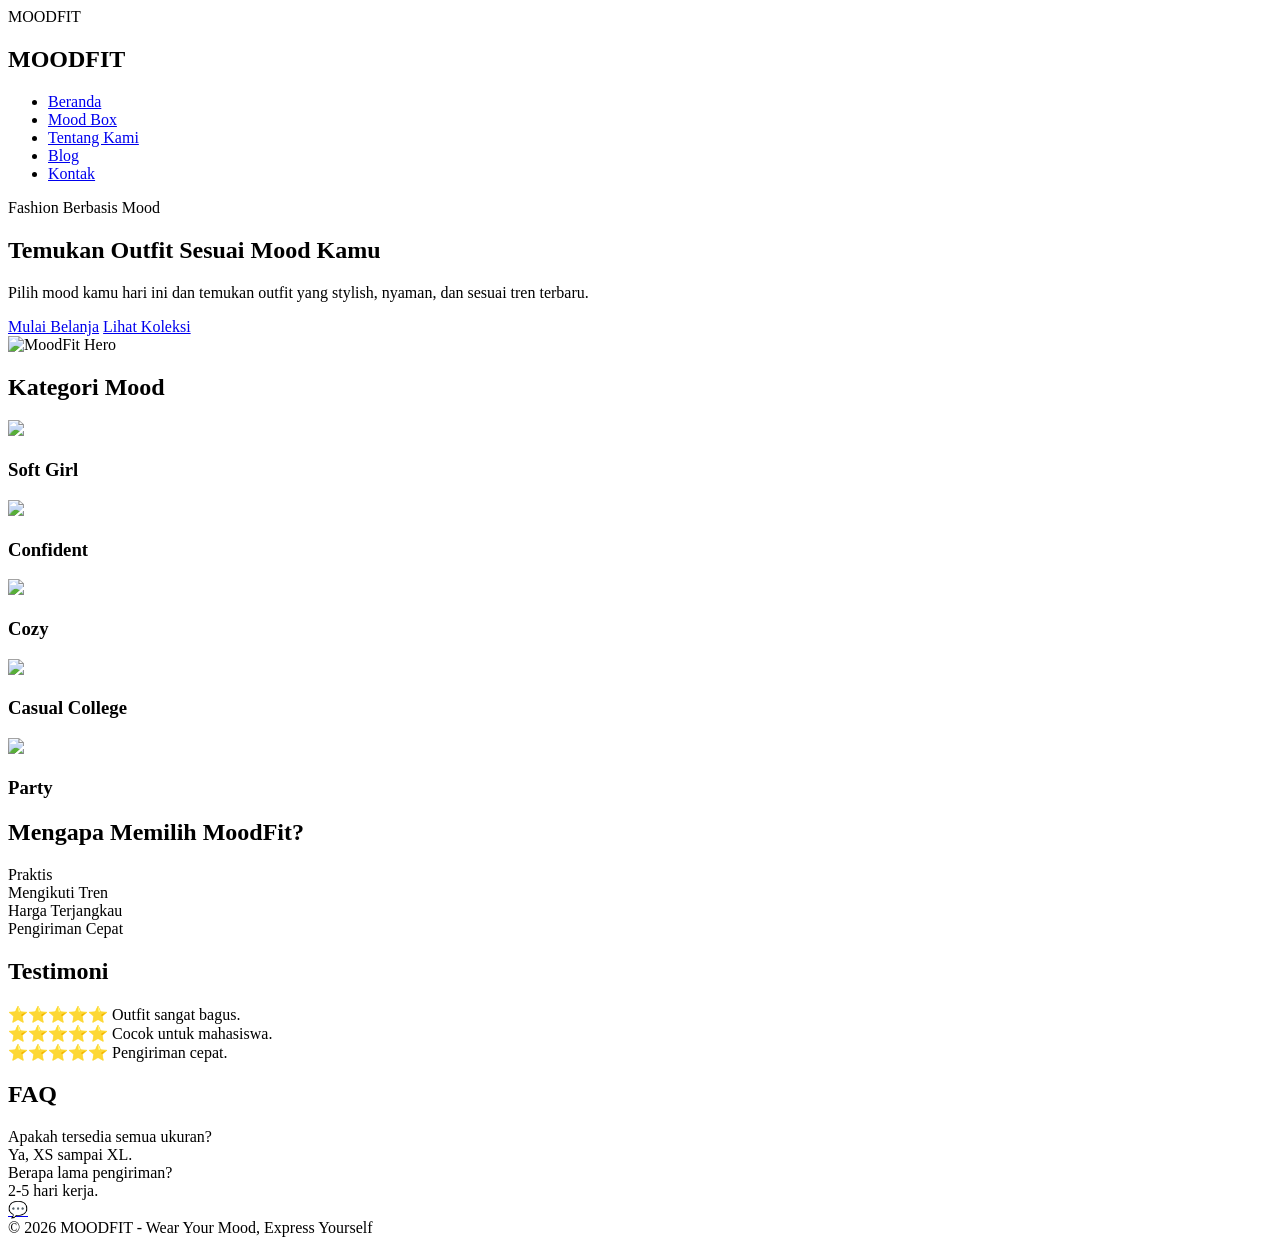
==== index.html @ b8ed9cdf "Add files via upload" ====
<!DOCTYPE html><html lang='id'><head><meta charset='UTF-8'><meta name='viewport' content='width=device-width,initial-scale=1'><title>Beranda</title><link rel='stylesheet' href='css/style.css'></head><body>
<div class='loader'>MOODFIT</div>
<header><nav><h2>MOODFIT</h2><ul>
<li><a href='index.html' class="active">Beranda</a></li>
<li><a href='mood-box.html'>Mood Box</a></li>
<li><a href='tentang-kami.html'>Tentang Kami</a></li>
<li><a href='blog.html'>Blog</a></li>
<li><a href='kontak.html'>Kontak</a></li>
</ul></nav></header>

<section class="hero">

    <div class="hero-text">
        <span class="badge"> Fashion Berbasis Mood</span>

        <h1>Temukan Outfit Sesuai Mood Kamu</h1>

        <p>
            Pilih mood kamu hari ini dan temukan outfit yang stylish,
            nyaman, dan sesuai tren terbaru.
        </p>

        <div class="hero-buttons">
            <a href="mood-box.html" class="btn">Mulai Belanja</a>
            <a href="mood-box.html" class="btn secondary-btn">Lihat Koleksi</a>
        </div>
    </div>

    <div class="hero-image">
        <img src="images/blue-girl.png" alt="MoodFit Hero">
    </div>

</section>
<section class='section reveal'><h2>Kategori Mood</h2><div class='grid'>
<div class="card">
    <img src="images/soft-girl.png">
    <h3>Soft Girl</h3>
</div>

<div class="card">
    <img src="images/confident.png">
    <h3>Confident</h3>
</div>

<div class="card">
    <img src="images/cozy.png">
    <h3>Cozy</h3>
</div>

<div class="card">
    <img src="images/casual-college.png">
    <h3>Casual College</h3>
</div>

<div class="card">
    <img src="images/party.png">
    <h3>Party</h3>
</div></section>
<section class='section reveal'><h2>Mengapa Memilih MoodFit?</h2><div class='grid'>
<div class='card'>Praktis</div><div class='card'>Mengikuti Tren</div><div class='card'>Harga Terjangkau</div><div class='card'>Pengiriman Cepat</div></div></section>
<section class='section reveal'><h2>Testimoni</h2><div class='grid'>
<div class='card'>⭐⭐⭐⭐⭐ Outfit sangat bagus.</div>
<div class='card'>⭐⭐⭐⭐⭐ Cocok untuk mahasiswa.</div>
<div class='card'>⭐⭐⭐⭐⭐ Pengiriman cepat.</div></div></section>
<section class='section reveal'><h2>FAQ</h2>
<div class='faq-item'>Apakah tersedia semua ukuran?<div class='answer'>Ya, XS sampai XL.</div></div>
<div class='faq-item'>Berapa lama pengiriman?<div class='answer'>2-5 hari kerja.</div></div>
</section>

<a class='whatsapp' href='#'>💬</a>
<footer>© 2026 MOODFIT - Wear Your Mood, Express Yourself</footer>
<script src='js/main.js'></script></body></html>
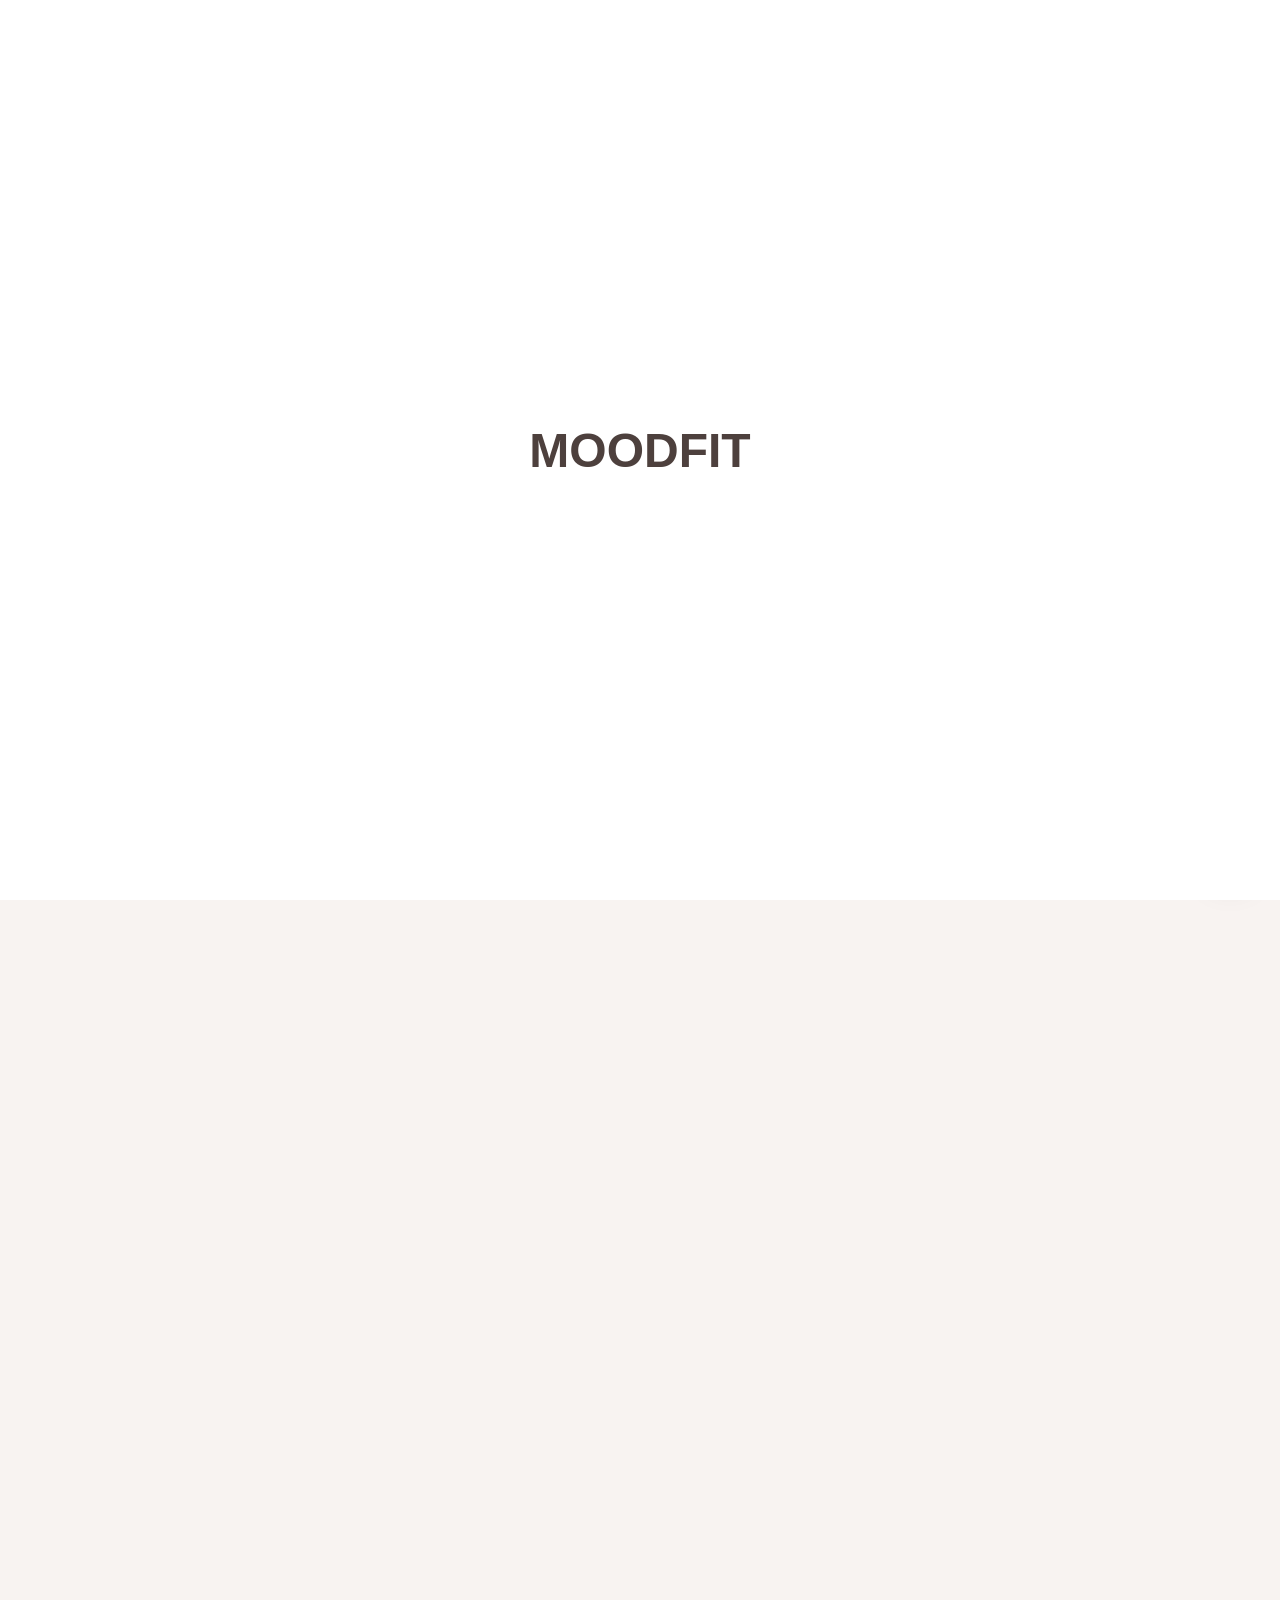
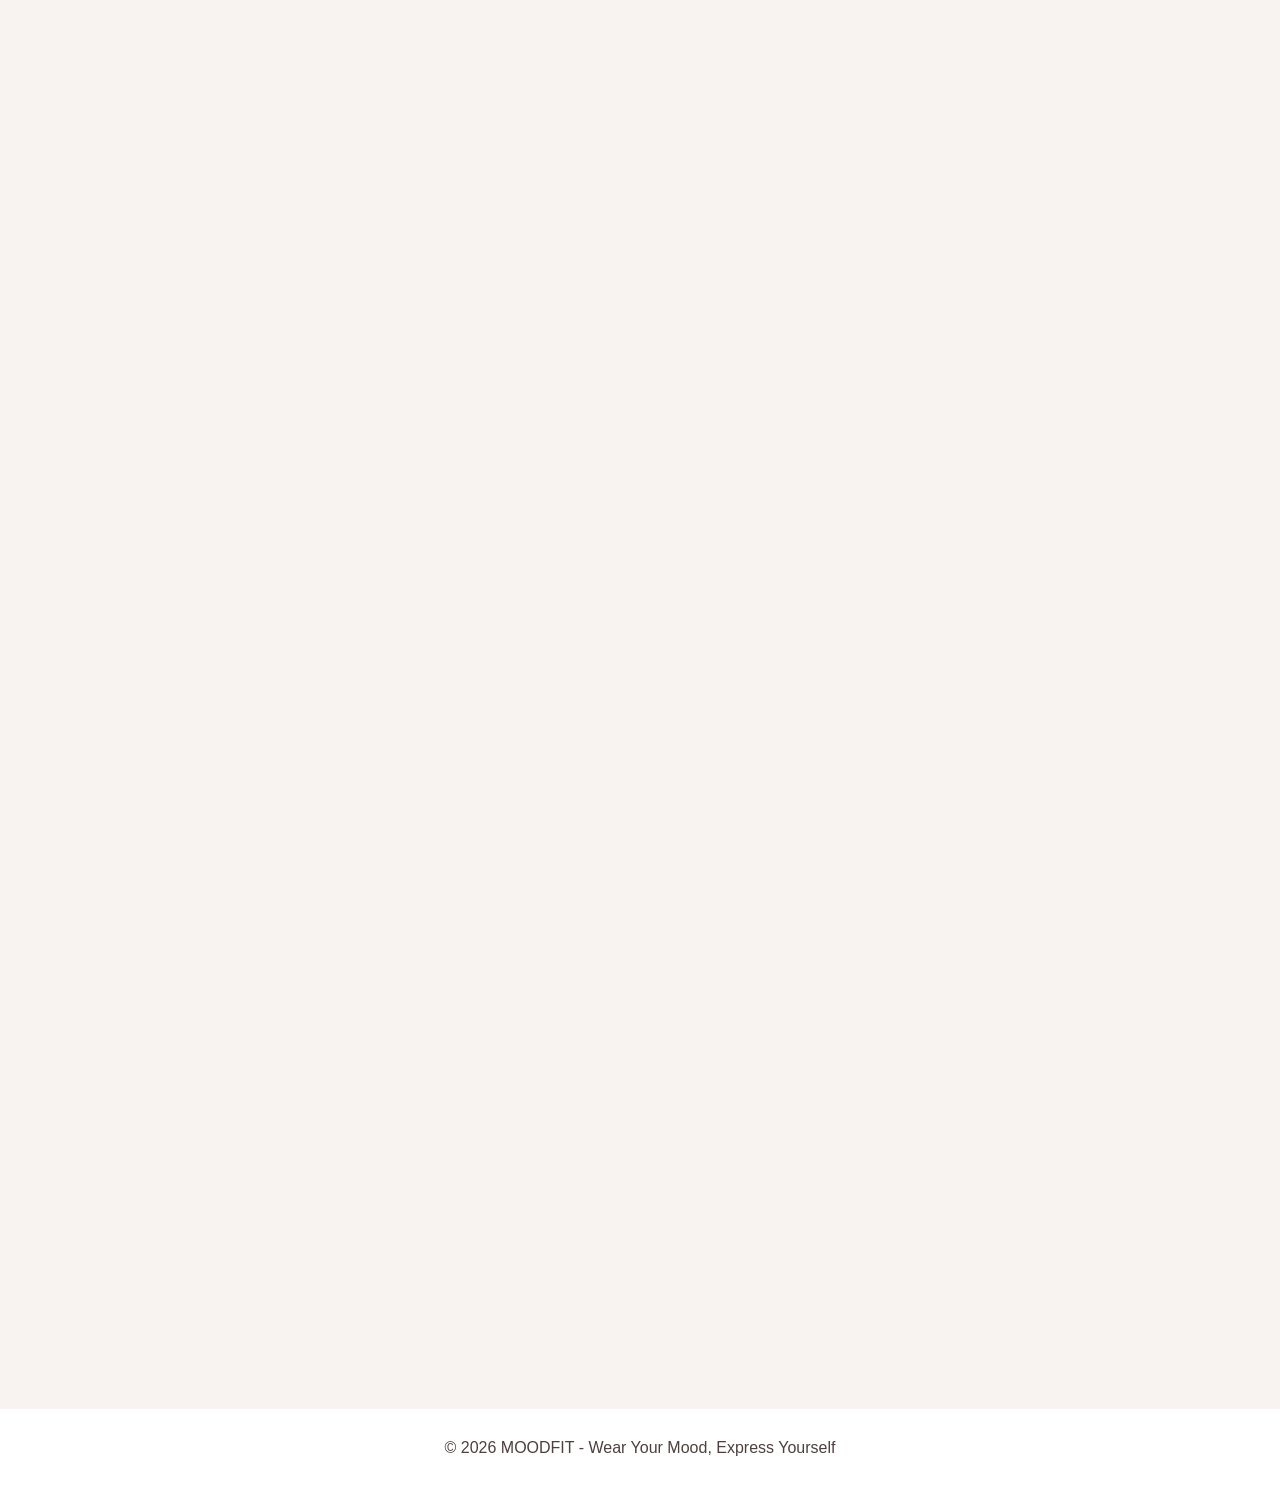
==== commit 15333ce5: "Update index.html" ====
--- a/index.html
+++ b/index.html
@@ -1,4 +1,4 @@
-<!DOCTYPE html><html lang='id'><head><meta charset='UTF-8'><meta name='viewport' content='width=device-width,initial-scale=1'><title>Beranda</title><link rel='stylesheet' href='css/style.css'></head><body>
+<!DOCTYPE html><html lang='id'><head><meta charset='UTF-8'><meta name='viewport' content='width=device-width,initial-scale=1'><title>Beranda</title><link rel='stylesheet' href='style.css'></head><body>
 <div class='loader'>MOODFIT</div>
 <header><nav><h2>MOODFIT</h2><ul>
 <li><a href='index.html' class="active">Beranda</a></li>
@@ -69,4 +69,4 @@
 
 <a class='whatsapp' href='#'>💬</a>
 <footer>© 2026 MOODFIT - Wear Your Mood, Express Yourself</footer>
-<script src='js/main.js'></script></body></html>+<script src='js/main.js'></script></body></html>
--- a/style.css
+++ b/style.css
@@ -0,0 +1,707 @@
+@import url('https://fonts.googleapis.com/css2?family=Poppins:wght@300;400;500;600;700&display=swap');
+
+:root{
+    --primary:#e8d6d1;
+    --secondary:#f8f3f1;
+    --accent:#d9a8a1;
+    --dark:#4d403d;
+    --white:#ffffff;
+    --shadow:0 10px 30px rgba(0,0,0,.08);
+}
+
+*{
+    margin:0;
+    padding:0;
+    box-sizing:border-box;
+    font-family:'Poppins',sans-serif;
+}
+
+html{
+    scroll-behavior:smooth;
+}
+
+body{
+    background:var(--secondary);
+    color:var(--dark);
+    overflow-x:hidden;
+}
+
+.loader{
+    position:fixed;
+    inset:0;
+    background:white;
+    display:flex;
+    justify-content:center;
+    align-items:center;
+    font-size:3rem;
+    font-weight:700;
+    z-index:9999;
+}
+
+header{
+    position:sticky;
+    top:0;
+    z-index:1000;
+    background:rgba(255,255,255,.9);
+    backdrop-filter:blur(10px);
+    box-shadow:var(--shadow);
+}
+
+nav{
+    max-width:1300px;
+    margin:auto;
+    display:flex;
+    justify-content:space-between;
+    align-items:center;
+    padding:20px;
+}
+
+nav h2{
+    font-size:2rem;
+}
+
+nav ul{
+    list-style:none;
+    display:flex;
+    gap:30px;
+}
+
+nav a{
+    text-decoration:none;
+    color:var(--dark);
+    font-weight:500;
+    transition:.3s;
+}
+
+nav a:hover{
+    color:var(--accent);
+}
+
+.hero{
+    min-height:90vh;
+    max-width:1300px;
+    margin:auto;
+    display:flex;
+    align-items:center;
+    justify-content:space-between;
+    padding:60px 20px;
+}
+
+.hero-text{
+    flex:1;
+}
+
+.hero-image{
+    flex:1;
+    text-align:center;
+}
+
+.hero-image img{
+    width:100%;
+    max-width:550px;
+    animation:float 5s ease-in-out infinite;
+}
+
+.badge{
+    background:#f2d9d3;
+    padding:10px 20px;
+    border-radius:30px;
+    display:inline-block;
+    margin-bottom:20px;
+}
+
+.hero h1{
+    font-size:4rem;
+    line-height:1.1;
+    margin-bottom:20px;
+}
+
+.hero p{
+    font-size:1.2rem;
+    margin-bottom:30px;
+    max-width:550px;
+}
+
+.hero-buttons{
+    display:flex;
+    gap:15px;
+}
+
+.btn{
+    padding:14px 30px;
+    border-radius:50px;
+    background:var(--accent);
+    color:white;
+    text-decoration:none;
+    transition:.3s;
+}
+
+.btn:hover{
+    transform:translateY(-5px);
+    box-shadow:var(--shadow);
+}
+
+.secondary-btn{
+    background:white;
+    color:var(--dark);
+    border:2px solid var(--accent);
+}
+
+.stats{
+    max-width:1200px;
+    margin:auto;
+    display:grid;
+    grid-template-columns:repeat(auto-fit,minmax(220px,1fr));
+    gap:20px;
+    padding:50px 20px;
+}
+
+.stat-card{
+    background:white;
+    padding:30px;
+    border-radius:20px;
+    text-align:center;
+    box-shadow:var(--shadow);
+}
+
+.stat-card h3{
+    font-size:2rem;
+    color:var(--accent);
+}
+
+.section{
+    max-width:1300px;
+    margin:auto;
+    padding:90px 20px;
+}
+
+.section h2{
+    text-align:center;
+    margin-bottom:50px;
+    font-size:2.5rem;
+}
+
+.grid{
+    display:grid;
+    grid-template-columns:repeat(auto-fit,minmax(250px,1fr));
+    gap:25px;
+}
+
+.card{
+    background:white;
+    padding:25px;
+    border-radius:25px;
+    text-align:center;
+    box-shadow:var(--shadow);
+    transition:.4s;
+}
+
+.card:hover{
+    transform:translateY(-10px);
+}
+
+.card img{
+    width:100%;
+    height:260px;
+    object-fit:cover;
+    border-radius:20px;
+    margin-bottom:15px;
+}
+
+.card h3{
+    margin-bottom:10px;
+}
+
+.faq-item{
+    background:white;
+    padding:20px;
+    border-radius:15px;
+    margin-bottom:15px;
+    box-shadow:var(--shadow);
+    cursor:pointer;
+}
+
+.answer{
+    display:none;
+    margin-top:15px;
+}
+
+.newsletter{
+    background:white;
+    padding:80px 20px;
+    text-align:center;
+}
+
+.newsletter h2{
+    margin-bottom:20px;
+}
+
+.newsletter p{
+    margin-bottom:25px;
+}
+
+.newsletter form{
+    display:flex;
+    justify-content:center;
+    gap:10px;
+    flex-wrap:wrap;
+}
+
+.newsletter input{
+    width:350px;
+    max-width:100%;
+    padding:15px;
+    border:none;
+    border-radius:50px;
+    background:#f5f5f5;
+}
+
+.newsletter button{
+    border:none;
+    background:var(--accent);
+    color:white;
+    padding:15px 25px;
+    border-radius:50px;
+    cursor:pointer;
+}
+
+.whatsapp{
+    position:fixed;
+    right:20px;
+    bottom:20px;
+    width:60px;
+    height:60px;
+    background:#25d366;
+    color:white;
+    border-radius:50%;
+    display:flex;
+    justify-content:center;
+    align-items:center;
+    text-decoration:none;
+    font-size:1.7rem;
+    box-shadow:var(--shadow);
+}
+
+footer{
+    background:white;
+    text-align:center;
+    padding:30px;
+}
+
+.reveal{
+    opacity:0;
+    transform:translateY(50px);
+    transition:1s;
+}
+
+.reveal.active{
+    opacity:1;
+    transform:translateY(0);
+}
+
+@keyframes float{
+    0%{transform:translateY(0);}
+    50%{transform:translateY(-15px);}
+    100%{transform:translateY(0);}
+}
+
+@media(max-width:900px){
+
+    .hero{
+        flex-direction:column;
+        text-align:center;
+    }
+
+    .hero h1{
+        font-size:2.8rem;
+    }
+
+    .hero p{
+        margin:auto;
+        margin-bottom:30px;
+    }
+
+    .hero-buttons{
+        justify-content:center;
+    }
+
+    nav{
+        flex-direction:column;
+        gap:15px;
+    }
+
+    nav ul{
+        flex-wrap:wrap;
+        justify-content:center;
+    }
+}
+
+.mood-header{
+    text-align:center;
+    padding:120px 20px 70px;
+}
+
+.mood-header h1{
+    font-size:4rem;
+    margin:20px 0;
+}
+
+.mood-header p{
+    max-width:700px;
+    margin:auto;
+    font-size:1.1rem;
+}
+
+.mood-container{
+    max-width:1300px;
+    margin:auto;
+    padding:20px;
+}
+
+.mood-card{
+    display:flex;
+    align-items:center;
+    gap:40px;
+    background:white;
+    padding:35px;
+    border-radius:30px;
+    margin-bottom:40px;
+    box-shadow:0 15px 35px rgba(0,0,0,.08);
+    transition:.4s;
+}
+
+.mood-card:hover{
+    transform:translateY(-10px);
+}
+
+.reverse{
+    flex-direction:row-reverse;
+}
+
+.mood-image{
+    flex:1;
+}
+
+.mood-image img{
+    width:100%;
+    max-width:420px;
+    display:block;
+    margin:auto;
+    transition:.4s;
+}
+
+.mood-card:hover .mood-image img{
+    transform:scale(1.05);
+}
+
+.mood-info{
+    flex:1;
+}
+
+.mood-tag{
+    display:inline-block;
+    background:#f2d9d3;
+    padding:8px 15px;
+    border-radius:30px;
+    margin-bottom:15px;
+}
+
+.mood-info h2{
+    font-size:2.5rem;
+    margin-bottom:15px;
+}
+
+.mood-info p{
+    line-height:1.8;
+    margin-bottom:20px;
+}
+
+.mood-info ul{
+    padding-left:20px;
+    margin-bottom:20px;
+}
+
+.mood-info li{
+    margin-bottom:10px;
+}
+
+.price-row{
+    display:flex;
+    justify-content:space-between;
+    align-items:center;
+    margin-top:25px;
+}
+
+.price-row h3{
+    font-size:2rem;
+    color:#d09a92;
+}
+
+.buy-btn{
+    padding:12px 25px;
+    background:#d9a8a1;
+    color:white;
+    text-decoration:none;
+    border-radius:50px;
+    transition:.3s;
+}
+
+.buy-btn:hover{
+    transform:translateY(-5px);
+}
+
+@media(max-width:900px){
+
+    .mood-card,
+    .reverse{
+        flex-direction:column;
+        text-align:center;
+    }
+
+    .price-row{
+        flex-direction:column;
+        gap:15px;
+    }
+
+    .mood-info ul{
+        list-style:none;
+        padding:0;
+    }
+
+    .mood-header h1{
+        font-size:2.8rem;
+    }
+}
+
+.about-hero{
+    max-width:1300px;
+    margin:auto;
+    padding:100px 20px;
+    display:flex;
+    align-items:center;
+    justify-content:space-between;
+    gap:50px;
+}
+
+.about-content{
+    flex:1;
+}
+
+.about-content h1{
+    font-size:4rem;
+    margin:20px 0;
+}
+
+.about-content p{
+    line-height:1.8;
+    font-size:1.1rem;
+}
+
+.about-image{
+    flex:1;
+    text-align:center;
+}
+
+.about-image img{
+    max-width:450px;
+    width:100%;
+    animation:float 5s ease-in-out infinite;
+}
+
+.story-card{
+    background:white;
+    padding:40px;
+    border-radius:25px;
+    box-shadow:0 10px 30px rgba(0,0,0,.08);
+    line-height:1.9;
+}
+
+.vision-grid{
+    display:grid;
+    grid-template-columns:repeat(auto-fit,minmax(350px,1fr));
+    gap:25px;
+}
+
+.vision-card{
+    background:white;
+    padding:35px;
+    border-radius:25px;
+    box-shadow:0 10px 30px rgba(0,0,0,.08);
+}
+
+.vision-card h3{
+    margin-bottom:20px;
+}
+
+.vision-card ul{
+    padding-left:20px;
+}
+
+.vision-card li{
+    margin-bottom:10px;
+}
+
+@media(max-width:900px){
+
+    .about-hero{
+        flex-direction:column;
+        text-align:center;
+    }
+
+    .about-content h1{
+        font-size:2.8rem;
+    }
+}
+
+nav ul li a.active{
+    background:#f2d9d3;
+    color:#6e5550;
+    padding:10px 18px;
+    border-radius:30px;
+}
+
+.blog-hero{
+    text-align:center;
+    padding:120px 20px 80px;
+}
+
+.blog-hero h1{
+    font-size:4rem;
+    margin:20px 0;
+}
+
+.blog-hero p{
+    max-width:700px;
+    margin:auto;
+    line-height:1.8;
+}
+
+.blog-search{
+    max-width:700px;
+    margin:0 auto 60px;
+    padding:0 20px;
+}
+
+.blog-search input{
+    width:100%;
+    padding:18px;
+    border:none;
+    border-radius:50px;
+    background:white;
+    box-shadow:0 10px 25px rgba(0,0,0,.08);
+}
+
+.blog-featured{
+    max-width:1300px;
+    margin:auto;
+    padding:50px 20px;
+    display:flex;
+    align-items:center;
+    gap:50px;
+}
+
+.featured-content{
+    flex:1;
+}
+
+.featured-image{
+    flex:1;
+}
+
+.featured-image img{
+    width:100%;
+    max-width:500px;
+    border-radius:25px;
+    display:block;
+    margin:auto;
+}
+
+.featured-tag{
+    display:inline-block;
+    background:#f2d9d3;
+    padding:8px 16px;
+    border-radius:30px;
+    margin-bottom:15px;
+}
+
+.featured-content h2{
+    font-size:2.5rem;
+    margin-bottom:20px;
+}
+
+.featured-content p{
+    line-height:1.8;
+    margin-bottom:25px;
+}
+
+.read-btn{
+    display:inline-block;
+    padding:12px 25px;
+    background:#d9a8a1;
+    color:white;
+    text-decoration:none;
+    border-radius:50px;
+}
+
+.blog-grid{
+    display:grid;
+    grid-template-columns:repeat(auto-fit,minmax(280px,1fr));
+    gap:25px;
+}
+
+.blog-card{
+    background:white;
+    border-radius:25px;
+    overflow:hidden;
+    box-shadow:0 10px 30px rgba(0,0,0,.08);
+    transition:.4s;
+}
+
+.blog-card:hover{
+    transform:translateY(-10px);
+}
+
+.blog-card img{
+    width:100%;
+    height:250px;
+    object-fit:cover;
+}
+
+.blog-content{
+    padding:25px;
+}
+
+.blog-content span{
+    display:inline-block;
+    background:#f2d9d3;
+    padding:6px 12px;
+    border-radius:20px;
+    margin-bottom:15px;
+}
+
+.blog-content h3{
+    margin-bottom:15px;
+}
+
+.blog-content p{
+    margin-bottom:15px;
+}
+
+.blog-content a{
+    color:#d9a8a1;
+    text-decoration:none;
+    font-weight:600;
+}
+
+@media(max-width:900px){
+
+    .blog-featured{
+        flex-direction:column;
+        text-align:center;
+    }
+
+    .blog-hero h1{
+        font-size:2.8rem;
+    }
+
+}
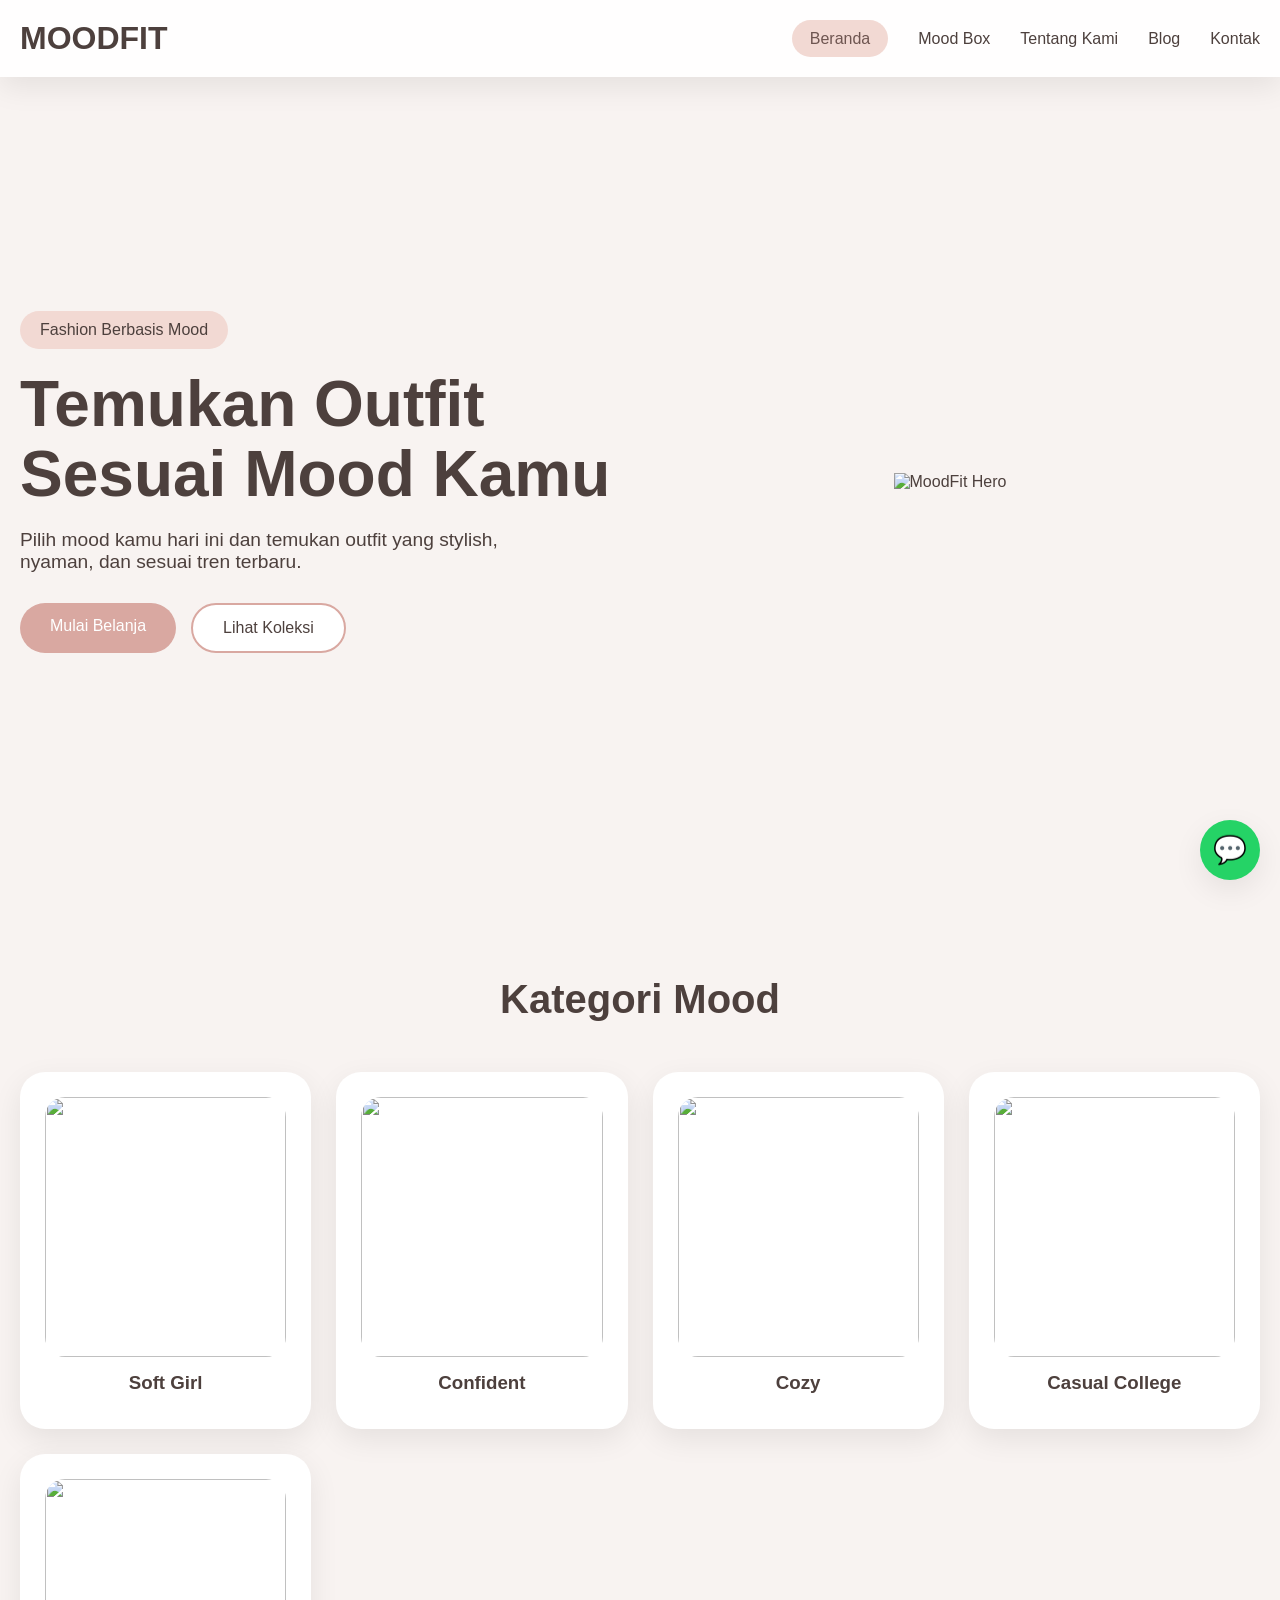
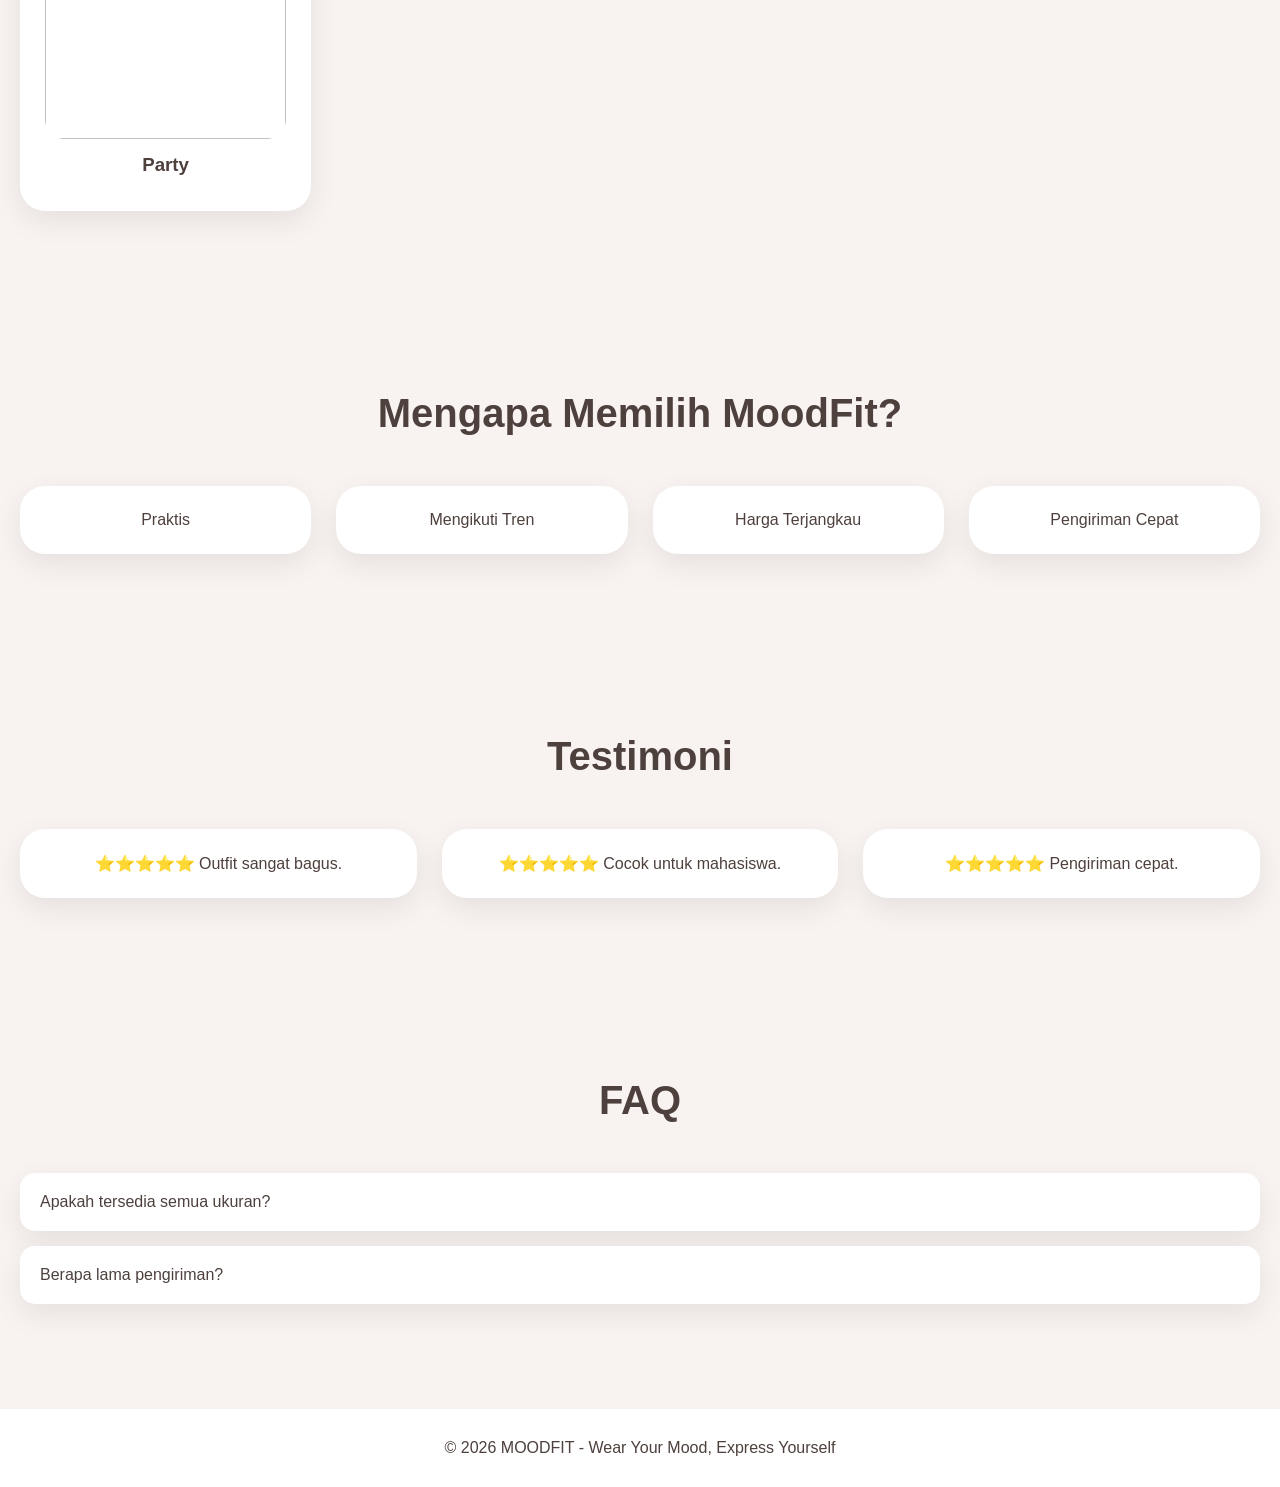
==== commit 54f8e6bf: "Update index.html" ====
--- a/index.html
+++ b/index.html
@@ -69,4 +69,4 @@
 
 <a class='whatsapp' href='#'>💬</a>
 <footer>© 2026 MOODFIT - Wear Your Mood, Express Yourself</footer>
-<script src='js/main.js'></script></body></html>
+<script src='main.js'></script></body></html>
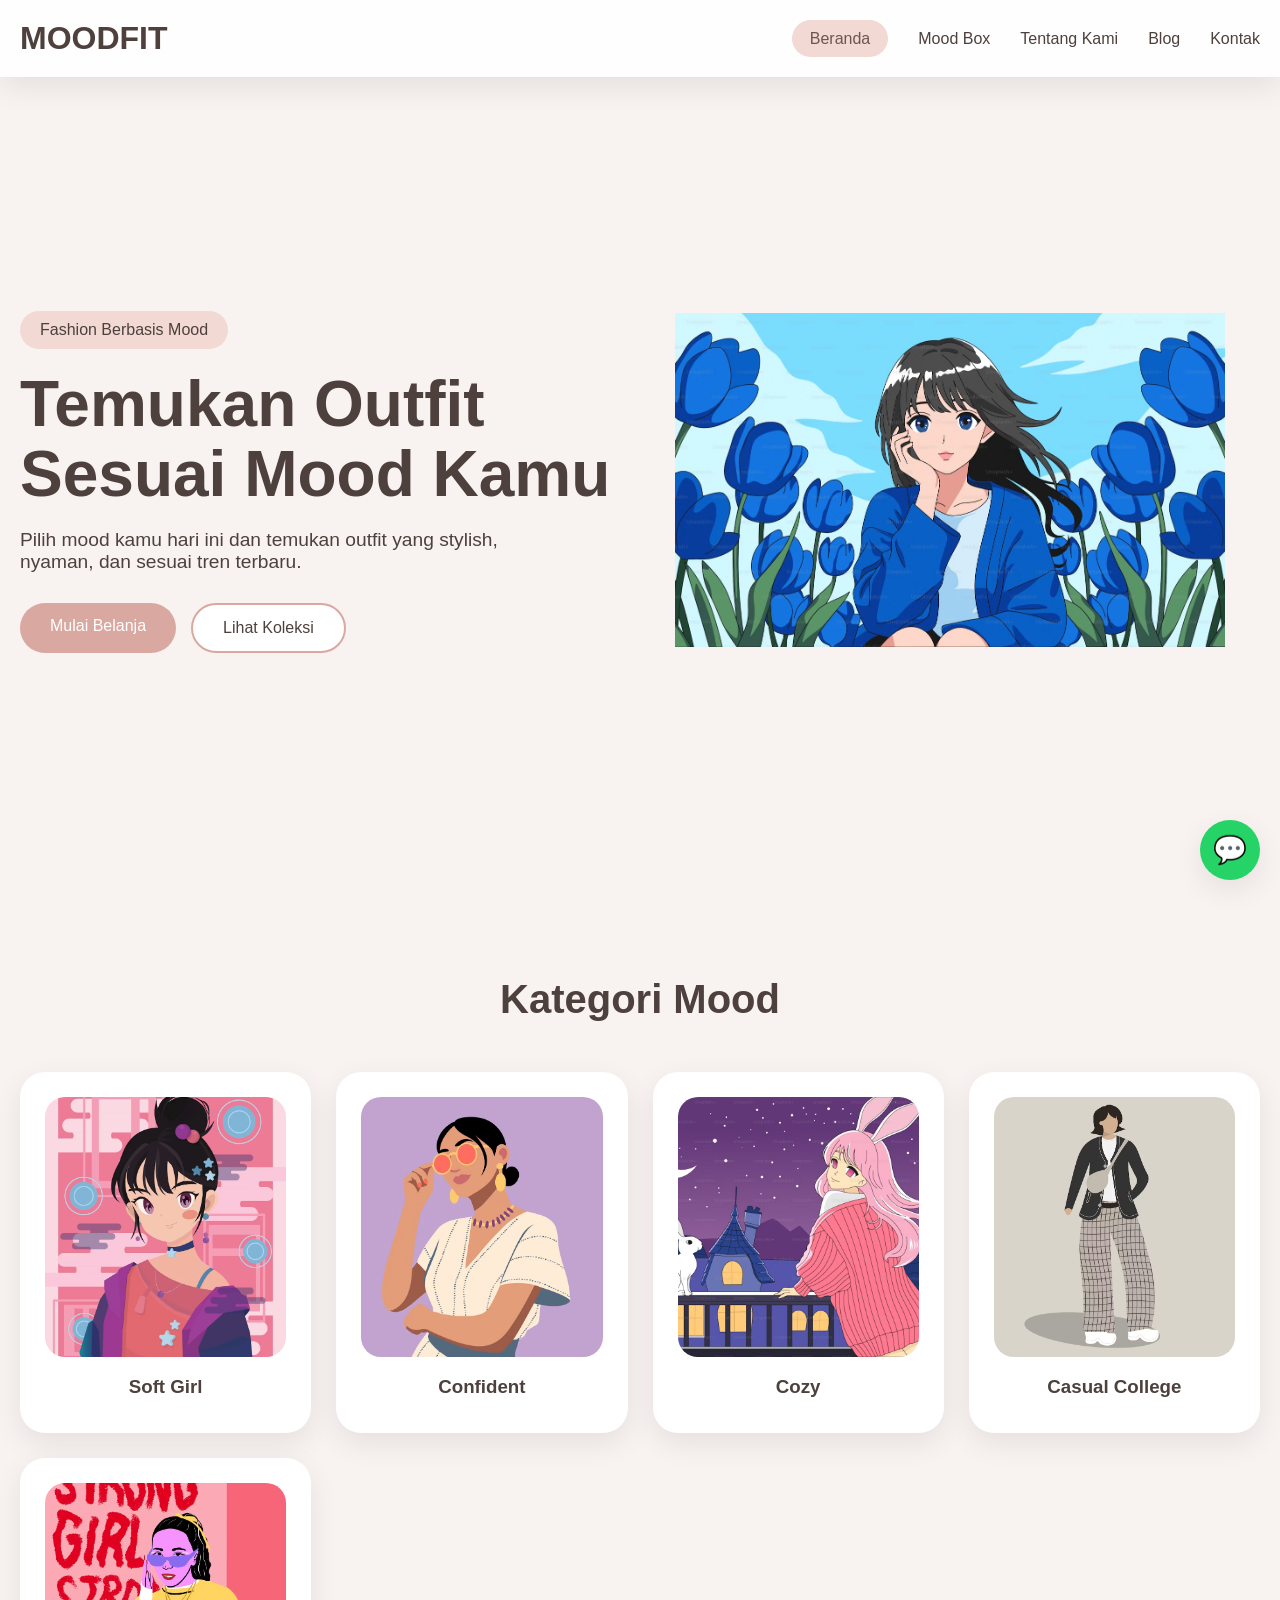
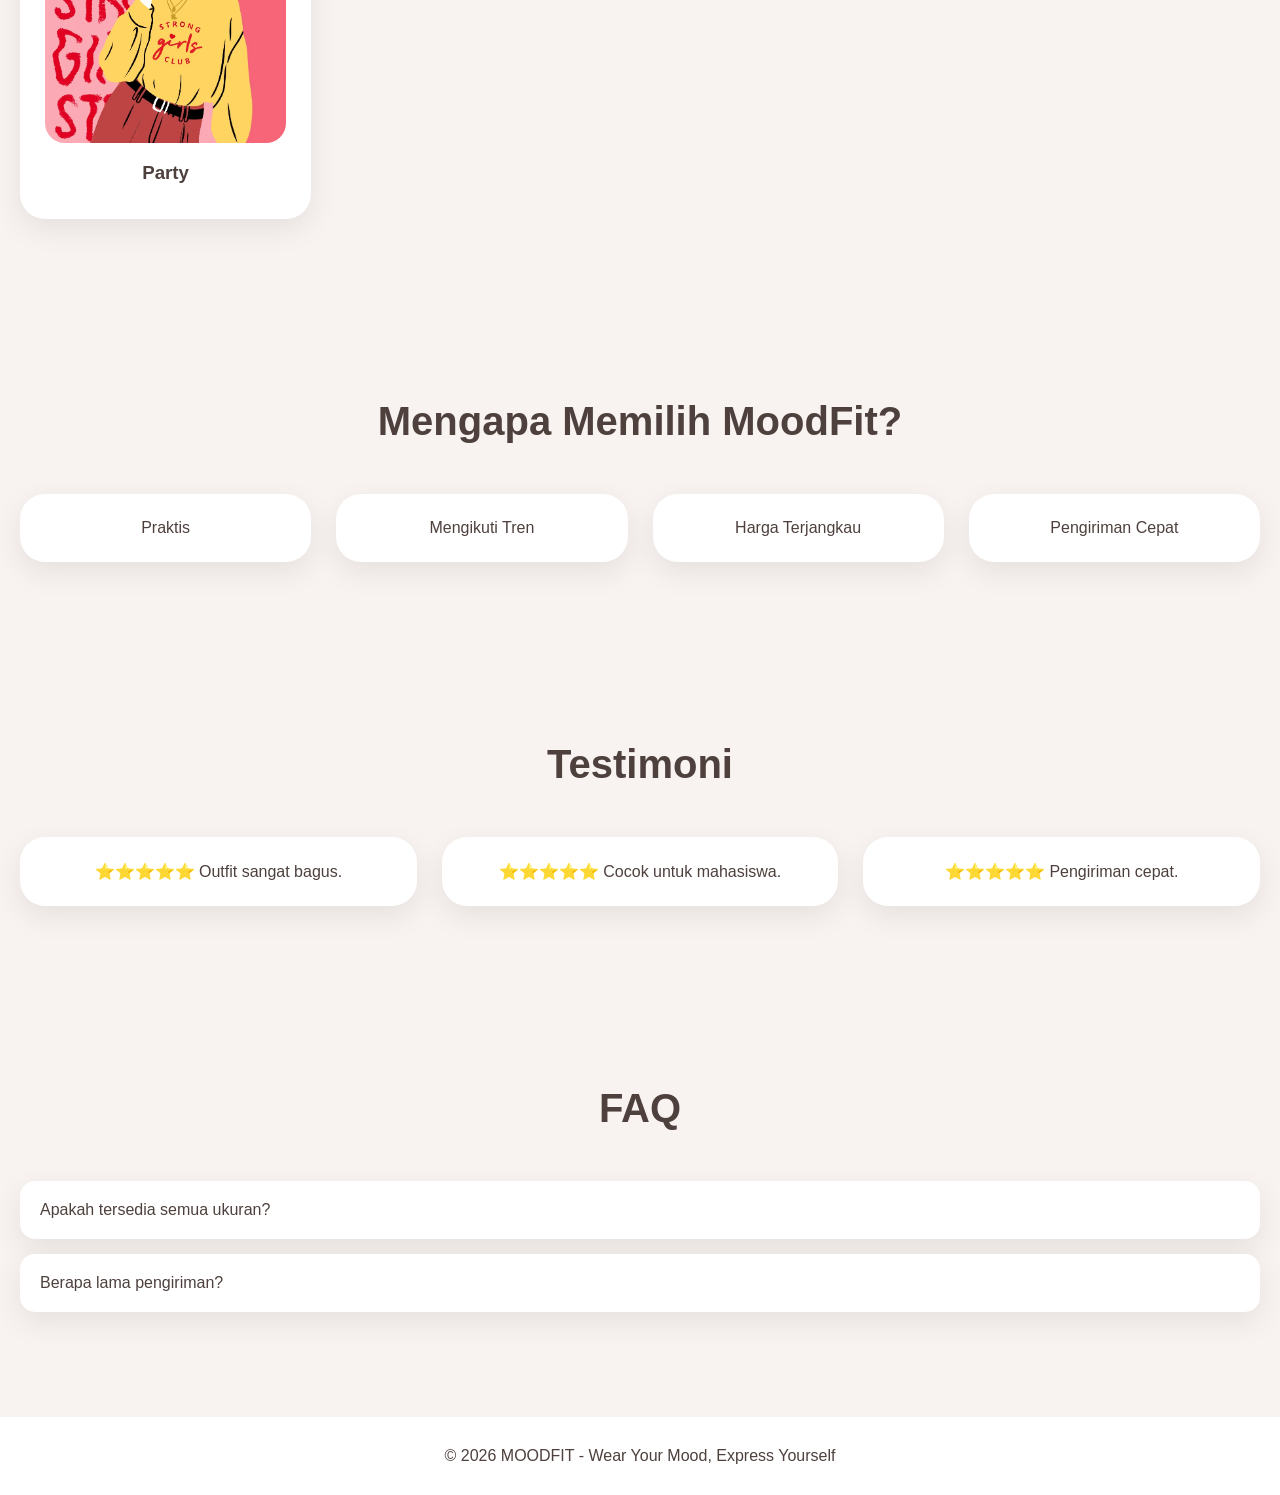
==== commit 347ceb17: "Update index.html" ====
--- a/index.html
+++ b/index.html
@@ -27,33 +27,33 @@
     </div>
 
     <div class="hero-image">
-        <img src="images/blue-girl.png" alt="MoodFit Hero">
+        <img src="blue-girl.png" alt="MoodFit Hero">
     </div>
 
 </section>
 <section class='section reveal'><h2>Kategori Mood</h2><div class='grid'>
 <div class="card">
-    <img src="images/soft-girl.png">
+    <img src="soft-girl.png">
     <h3>Soft Girl</h3>
 </div>
 
 <div class="card">
-    <img src="images/confident.png">
+    <img src="confident.png">
     <h3>Confident</h3>
 </div>
 
 <div class="card">
-    <img src="images/cozy.png">
+    <img src="cozy.png">
     <h3>Cozy</h3>
 </div>
 
 <div class="card">
-    <img src="images/casual-college.png">
+    <img src="casual-college.png">
     <h3>Casual College</h3>
 </div>
 
 <div class="card">
-    <img src="images/party.png">
+    <img src="party.png">
     <h3>Party</h3>
 </div></section>
 <section class='section reveal'><h2>Mengapa Memilih MoodFit?</h2><div class='grid'>
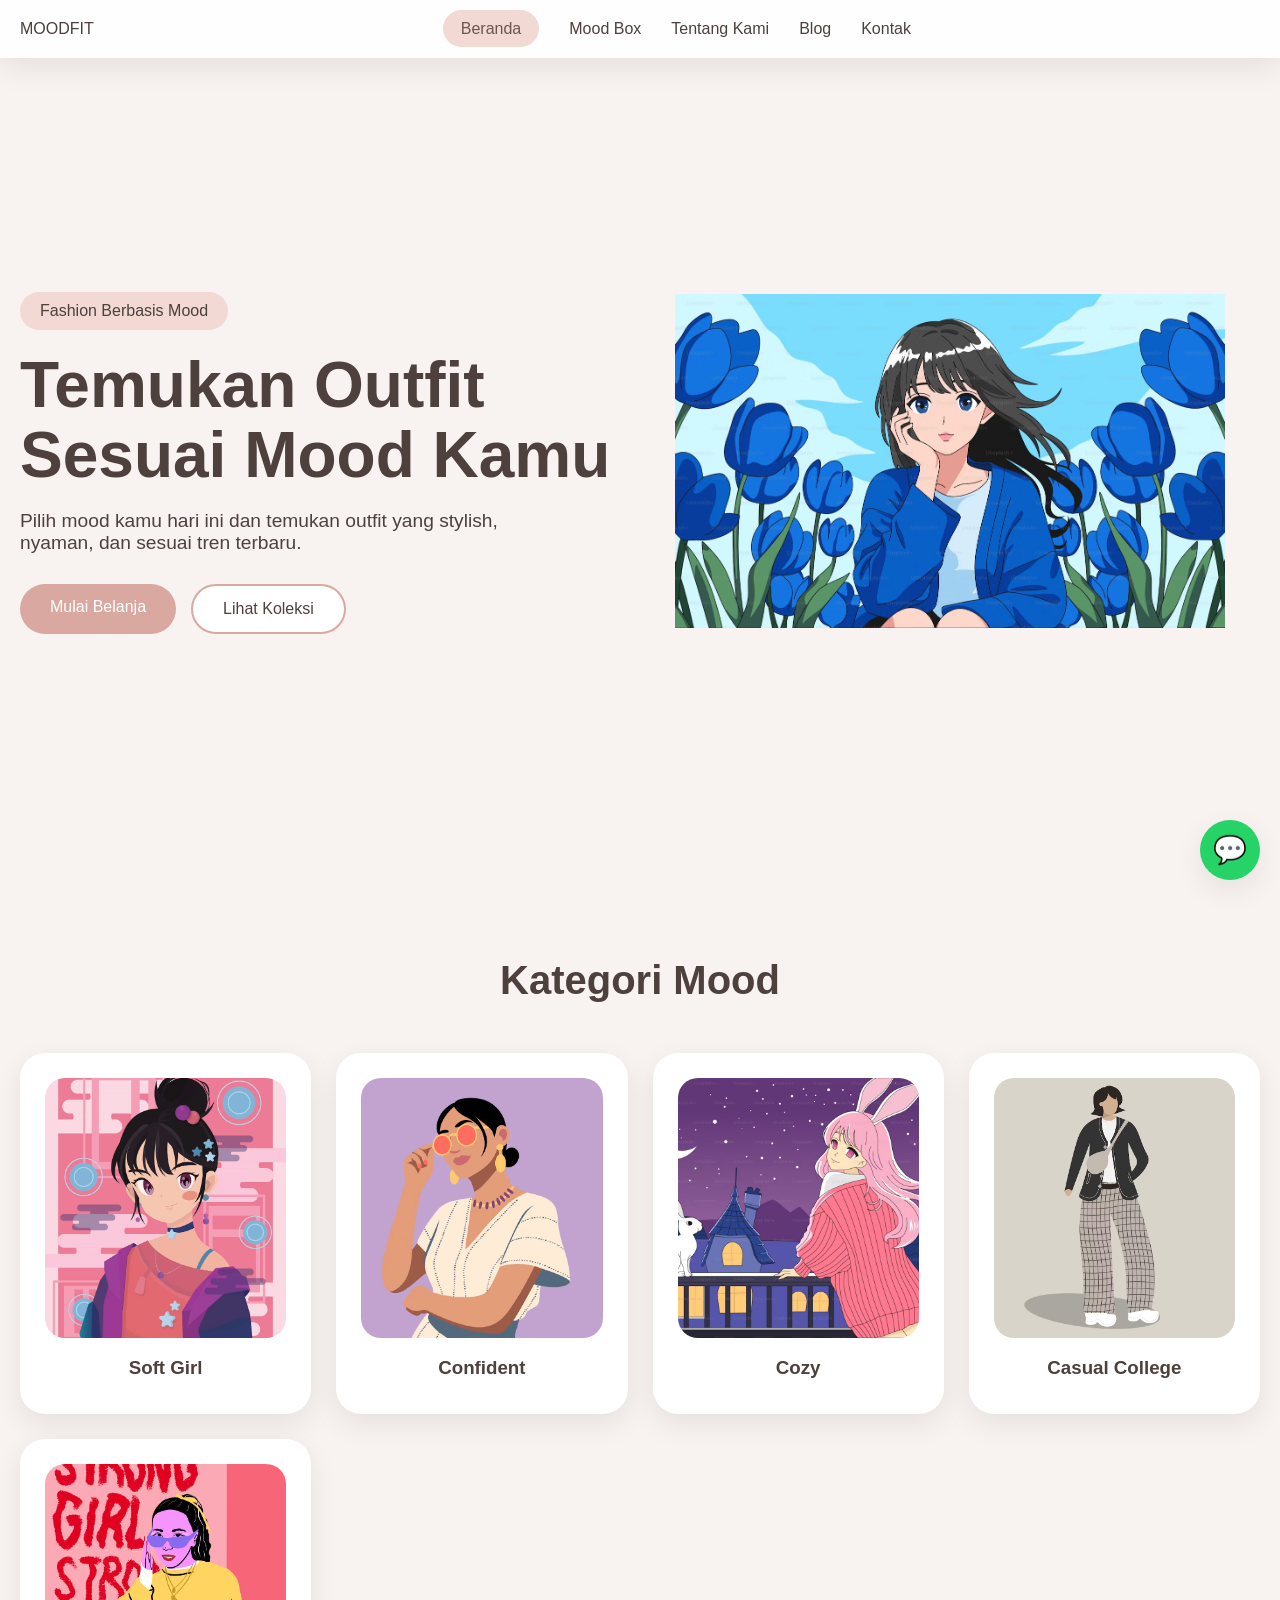
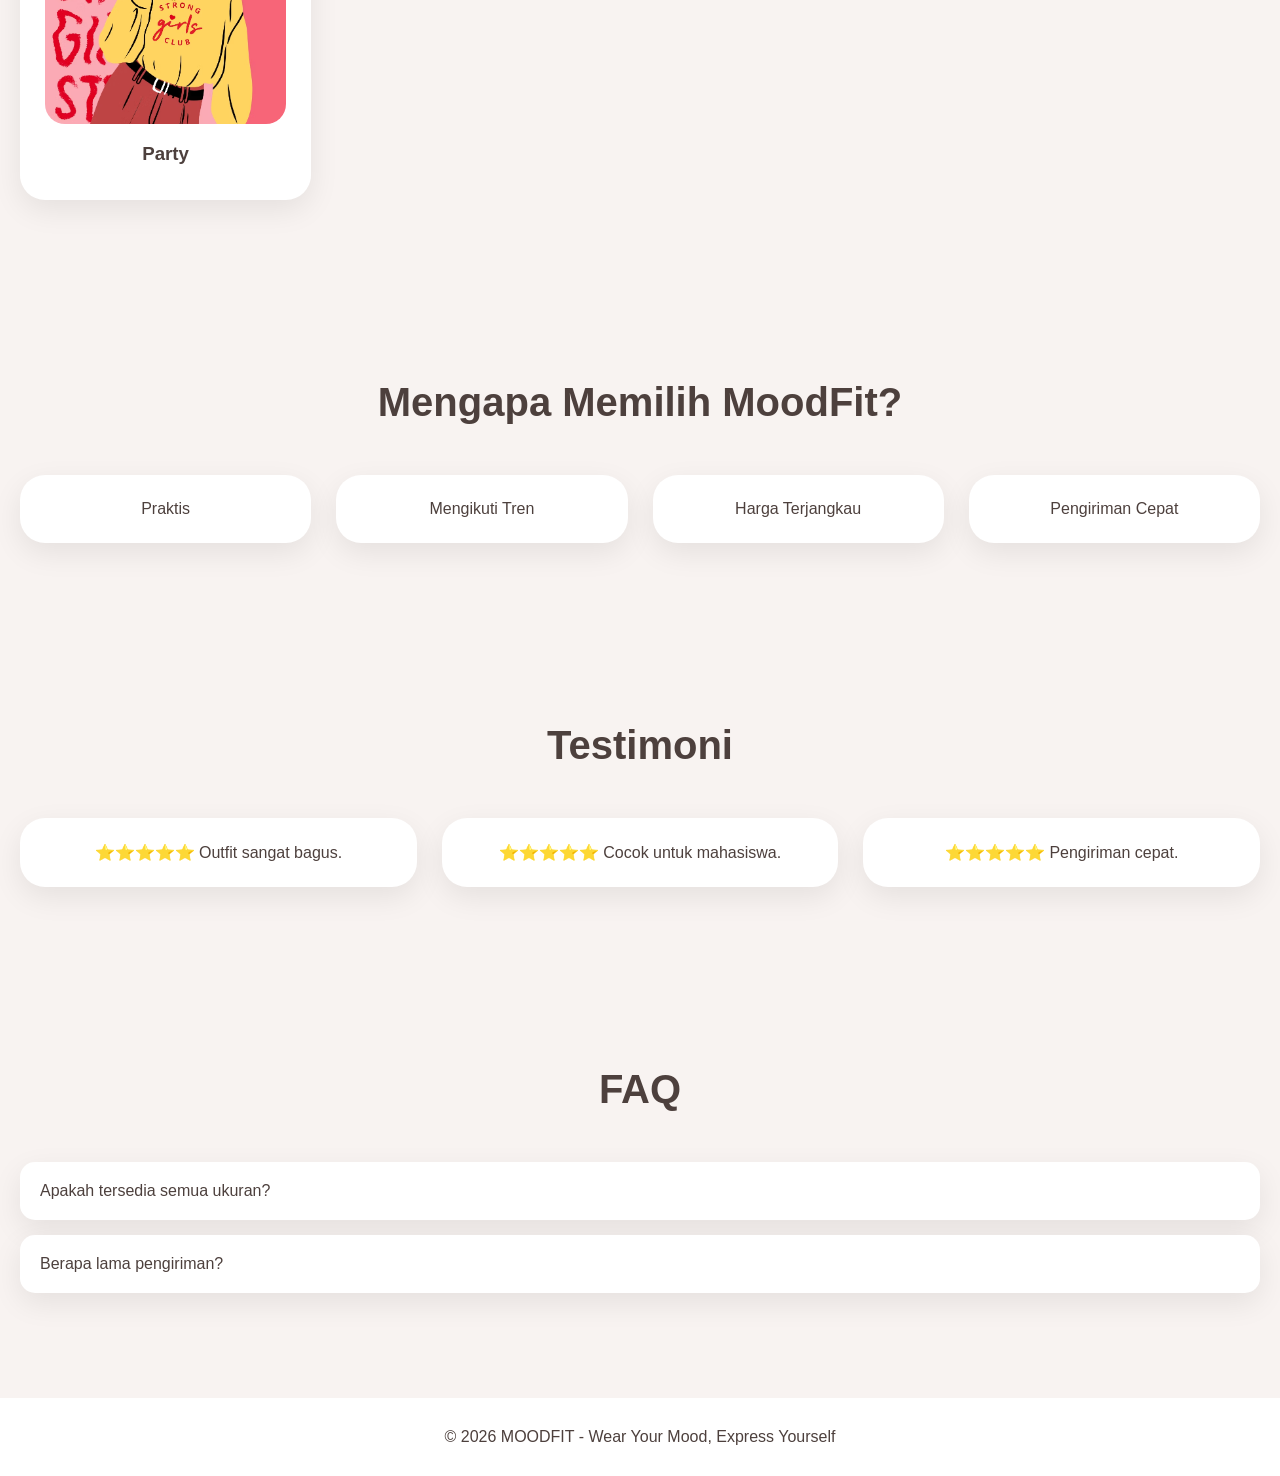
==== commit 7af88805: "Update index.html" ====
--- a/index.html
+++ b/index.html
@@ -1,12 +1,38 @@
 <!DOCTYPE html><html lang='id'><head><meta charset='UTF-8'><meta name='viewport' content='width=device-width,initial-scale=1'><title>Beranda</title><link rel='stylesheet' href='style.css'></head><body>
 <div class='loader'>MOODFIT</div>
-<header><nav><h2>MOODFIT</h2><ul>
-<li><a href='index.html' class="active">Beranda</a></li>
-<li><a href='mood-box.html'>Mood Box</a></li>
-<li><a href='tentang-kami.html'>Tentang Kami</a></li>
-<li><a href='blog.html'>Blog</a></li>
-<li><a href='kontak.html'>Kontak</a></li>
-</ul></nav></header>
+<header>
+
+    <nav class="navbar">
+
+        <div class="logo">
+            MOODFIT
+        </div>
+
+        <ul class="nav-links">
+
+            <li><a href="index.html" class="active">Beranda</a></li>
+
+            <li><a href="mood-box.html">Mood Box</a></li>
+
+            <li><a href="tentang-kami.html">Tentang Kami</a></li>
+
+            <li><a href="blog.html">Blog</a></li>
+
+            <li><a href="kontak.html">Kontak</a></li>
+
+        </ul>
+
+        <div class="hamburger">
+
+            <span></span>
+            <span></span>
+            <span></span>
+
+        </div>
+
+    </nav>
+
+</header>
 
 <section class="hero">
 
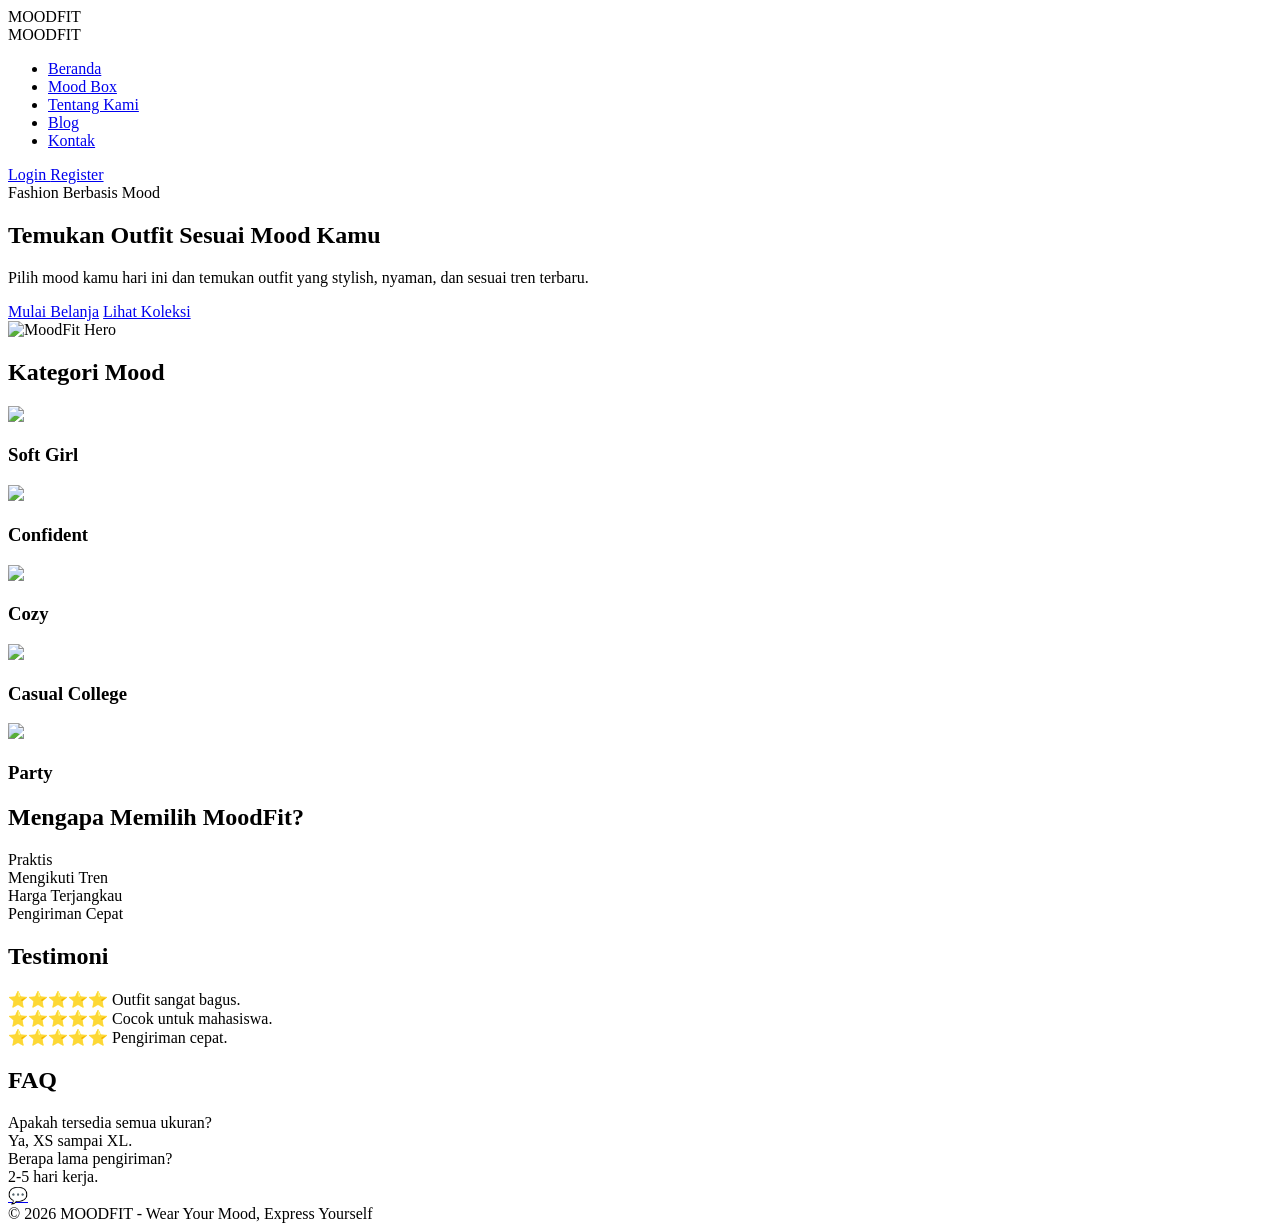
==== commit 8e5b94fe: "Update index.html" ====
--- a/index.html
+++ b/index.html
@@ -1,8 +1,8 @@
-<!DOCTYPE html><html lang='id'><head><meta charset='UTF-8'><meta name='viewport' content='width=device-width,initial-scale=1'><title>Beranda</title><link rel='stylesheet' href='style.css'></head><body>
-<div class='loader'>MOODFIT</div>
-<header>
+    <!DOCTYPE html><html lang='id'><head><meta charset='UTF-8'><meta name='viewport' content='width=device-width,initial-scale=1'><title>Beranda</title><link rel='stylesheet' href='css/style.css'></head><body>
+    <div class='loader'>MOODFIT</div>
+    <header>
 
-    <nav class="navbar">
+        <nav class="navbar">
 
         <div class="logo">
             MOODFIT
@@ -22,6 +22,18 @@
 
         </ul>
 
+        <div class="auth-buttons" id="authButtons">
+
+        <a href="login.html" class="login-btn">
+            Login
+        </a>
+
+        <a href="register.html" class="register-btn">
+            Register
+        </a>
+
+    </div>
+
         <div class="hamburger">
 
             <span></span>
@@ -32,67 +44,71 @@
 
     </nav>
 
-</header>
+    </header>
+    <section class="hero">
 
-<section class="hero">
+        <div class="hero-text">
+            <span class="badge"> Fashion Berbasis Mood</span>
 
-    <div class="hero-text">
-        <span class="badge"> Fashion Berbasis Mood</span>
+            <h1>Temukan Outfit Sesuai Mood Kamu</h1>
 
-        <h1>Temukan Outfit Sesuai Mood Kamu</h1>
+            <p>
+                Pilih mood kamu hari ini dan temukan outfit yang stylish,
+                nyaman, dan sesuai tren terbaru.
+            </p>
 
-        <p>
-            Pilih mood kamu hari ini dan temukan outfit yang stylish,
-            nyaman, dan sesuai tren terbaru.
-        </p>
+            <div class="hero-buttons">
+                <a href="mood-box.html" class="btn">Mulai Belanja</a>
+                <a href="mood-box.html" class="btn secondary-btn">Lihat Koleksi</a>
+            </div>
+        </div>
 
-        <div class="hero-buttons">
-            <a href="mood-box.html" class="btn">Mulai Belanja</a>
-            <a href="mood-box.html" class="btn secondary-btn">Lihat Koleksi</a>
+        <div class="hero-image">
+            <img src="images/blue-girl.png" alt="MoodFit Hero">
         </div>
+
+    </section>
+    <section class='section reveal'><h2>Kategori Mood</h2><div class='grid'>
+    <div class="card">
+        <img src="images/soft-girl.png">
+        <h3>Soft Girl</h3>
     </div>
 
-    <div class="hero-image">
-        <img src="blue-girl.png" alt="MoodFit Hero">
+    <div class="card">
+        <img src="images/confident.png">
+        <h3>Confident</h3>
     </div>
 
-</section>
-<section class='section reveal'><h2>Kategori Mood</h2><div class='grid'>
-<div class="card">
-    <img src="soft-girl.png">
-    <h3>Soft Girl</h3>
-</div>
+    <div class="card">
+        <img src="images/cozy.png">
+        <h3>Cozy</h3>
+    </div>
 
-<div class="card">
-    <img src="confident.png">
-    <h3>Confident</h3>
-</div>
+    <div class="card">
+        <img src="images/casual-college.png">
+        <h3>Casual College</h3>
+    </div>
 
-<div class="card">
-    <img src="cozy.png">
-    <h3>Cozy</h3>
-</div>
+    <div class="card">
+        <img src="images/party.png">
+        <h3>Party</h3>
+    </div></section>
+    <section class='section reveal'><h2>Mengapa Memilih MoodFit?</h2><div class='grid'>
+    <div class='card'>Praktis</div><div class='card'>Mengikuti Tren</div><div class='card'>Harga Terjangkau</div><div class='card'>Pengiriman Cepat</div></div></section>
+    <section class='section reveal'><h2>Testimoni</h2><div class='grid'>
+    <div class='card'>⭐⭐⭐⭐⭐ Outfit sangat bagus.</div>
+    <div class='card'>⭐⭐⭐⭐⭐ Cocok untuk mahasiswa.</div>
+    <div class='card'>⭐⭐⭐⭐⭐ Pengiriman cepat.</div></div></section>
+    <section class='section reveal'><h2>FAQ</h2>
+    <div class='faq-item'>Apakah tersedia semua ukuran?<div class='answer'>Ya, XS sampai XL.</div></div>
+    <div class='faq-item'>Berapa lama pengiriman?<div class='answer'>2-5 hari kerja.</div></div>
+    </section>
 
-<div class="card">
-    <img src="casual-college.png">
-    <h3>Casual College</h3>
-</div>
+    <a class='whatsapp' href='#'>💬</a>
+    <footer>© 2026 MOODFIT - Wear Your Mood, Express Yourself</footer>
+    <script src="https://cdn.jsdelivr.net/npm/sweetalert2@11"></script>
 
-<div class="card">
-    <img src="party.png">
-    <h3>Party</h3>
-</div></section>
-<section class='section reveal'><h2>Mengapa Memilih MoodFit?</h2><div class='grid'>
-<div class='card'>Praktis</div><div class='card'>Mengikuti Tren</div><div class='card'>Harga Terjangkau</div><div class='card'>Pengiriman Cepat</div></div></section>
-<section class='section reveal'><h2>Testimoni</h2><div class='grid'>
-<div class='card'>⭐⭐⭐⭐⭐ Outfit sangat bagus.</div>
-<div class='card'>⭐⭐⭐⭐⭐ Cocok untuk mahasiswa.</div>
-<div class='card'>⭐⭐⭐⭐⭐ Pengiriman cepat.</div></div></section>
-<section class='section reveal'><h2>FAQ</h2>
-<div class='faq-item'>Apakah tersedia semua ukuran?<div class='answer'>Ya, XS sampai XL.</div></div>
-<div class='faq-item'>Berapa lama pengiriman?<div class='answer'>2-5 hari kerja.</div></div>
-</section>
+<script src="js/main.js"></script>
 
-<a class='whatsapp' href='#'>💬</a>
-<footer>© 2026 MOODFIT - Wear Your Mood, Express Yourself</footer>
-<script src='main.js'></script></body></html>
+<script type="module" src="js/auth.js"></script>
+</body></html>
